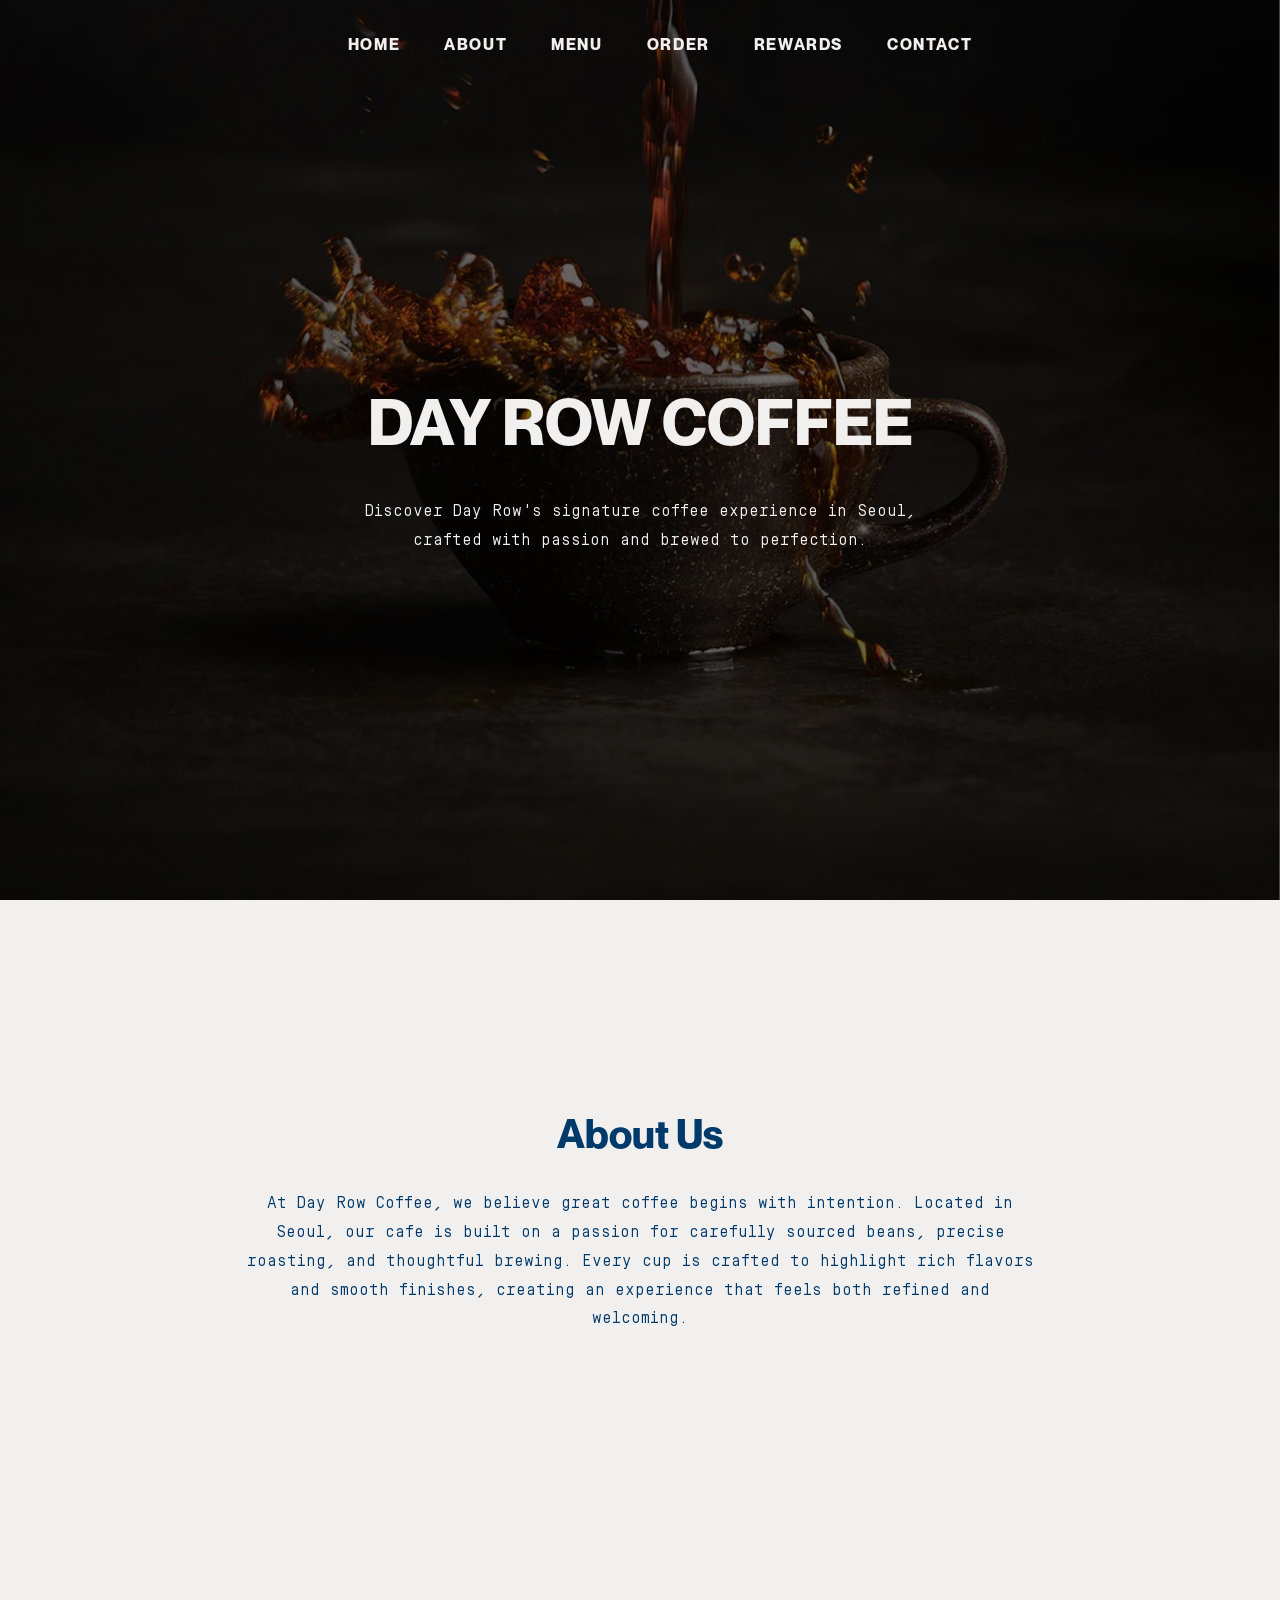
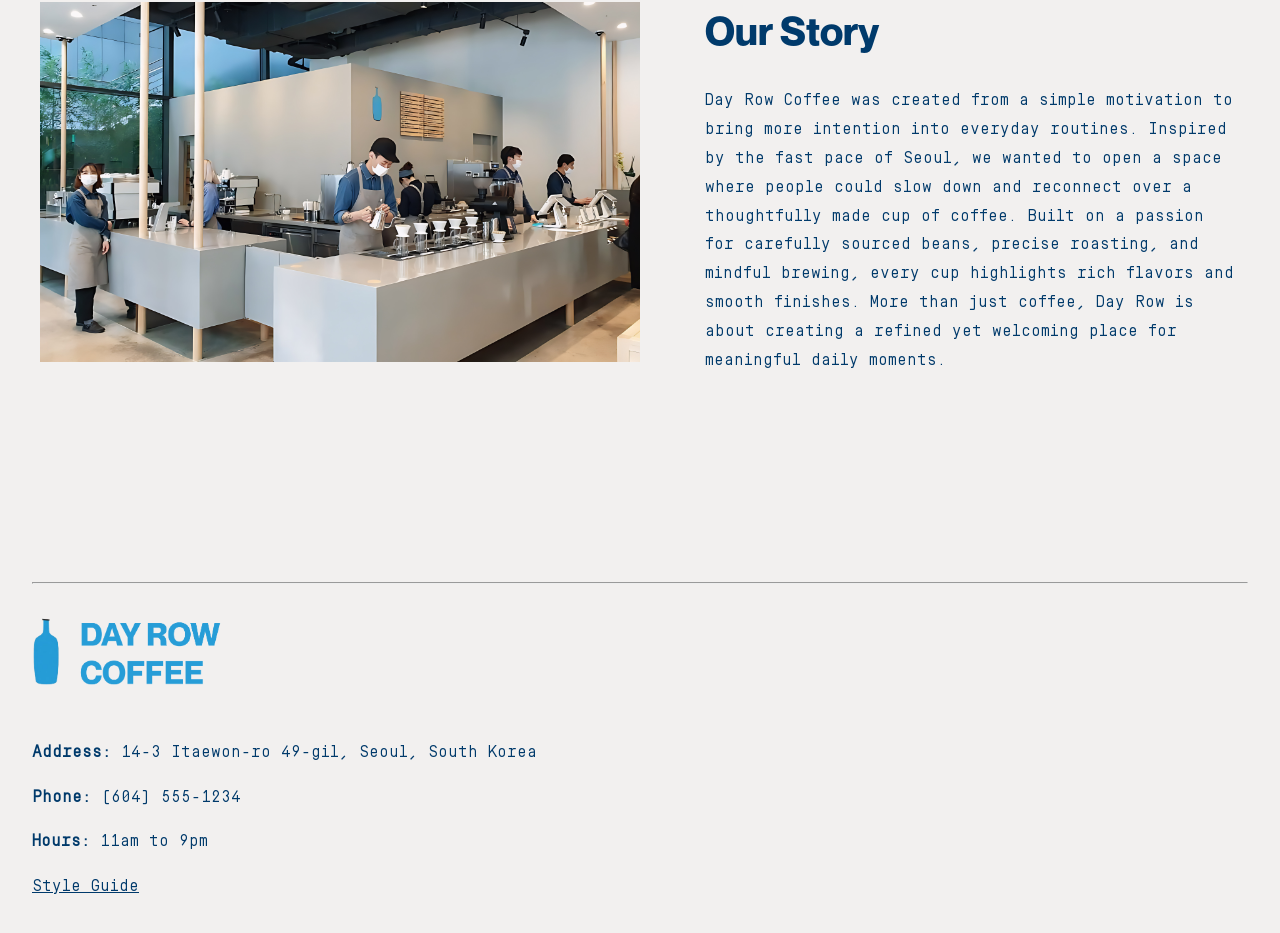
==== index.html @ 2d46f0b2 "rewards and menu page" ====
<!doctype html>
<html lang="en">
  <head>
    <meta charset="UTF-8" />
    <meta name="viewport" content="width=device-width, initial-scale=1.0" />
    <title>DAY ROW</title>
    <link rel="icon" type="image/png" href="img/icon.jpg" />
    <link href="css/home.css" rel="stylesheet" />
    <link href="css/fonts.css" rel="stylesheet" />
  </head>
  <body>
    <header>
      <nav class="navbar">
        <ul>
          <li><a href="index.html">HOME</a></li>
          <li><a href="#about">ABOUT</a></li>
          <li><a href="menu.html">MENU</a></li>
          <li><a href="order.html">ORDER</a></li>
          <li><a href="rewards.html">REWARDS</a></li>
          <li><a href="#footer">CONTACT</a></li>
        </ul>
      </nav>
    </header>

    <section class="hero">
      <div class="hero-text">
        <h1>DAY ROW COFFEE</h1>
        <p>
          Discover Day Row's signature coffee experience in Seoul, crafted with
          passion and brewed to perfection.
        </p>
      </div>
    </section>
    <main>
      <section id="about">
        <h1>About Us</h1>
        <p>
          At Day Row Coffee, we believe great coffee begins with intention. 
          Located in Seoul, our cafe is built on a passion for carefully sourced beans, precise roasting, and thoughtful brewing. 
          Every cup is crafted to highlight rich flavors and smooth finishes, creating an experience that feels both refined and welcoming.
        </p>
      </section>
      
      <section id="story">
        <div class="story-container">
          <div id="story-image">
          <img src="img/cafeinterior.jpg" alt="a photography of day row coffee interior deisgn" class="cafe-img">
          </div>

          <div id="story-para">
          <h1>Our Story</h1>
          <p>
            Day Row Coffee was created from a simple motivation to bring more intention into everyday routines. 
            Inspired by the fast pace of Seoul, we wanted to open a space where people could slow down and reconnect over a thoughtfully made cup of coffee. 
            Built on a passion for carefully sourced beans, precise roasting, and mindful brewing, every cup highlights rich flavors and smooth finishes. 
            More than just coffee, Day Row is about creating a refined yet welcoming place for meaningful daily moments.
          </p>
          </div>
        </div>
      </section>
    </main>

    <footer id="footer">
      <div class="footer-container">
        <hr/>
        <section id="logo">
          <div id="logo-container">
            <img src="img/logo.png" class="drc-logo">
          </div>
        </section>
        <p>
          <strong>Address:</strong> 14-3 Itaewon-ro 49-gil, Seoul, South Korea
        </p>
        <p><strong>Phone:</strong> (604) 555-1234</p>
        <p><strong>Hours:</strong> 11am to 9pm</p>
        <a href="style.html">
          <p>Style Guide</p>
        </a>
      </div>
    </footer>
  </body>
</html>
---- css/home.css ----
body {
  margin: 0;
  background-color: #f2f0ef;
}

header {
  position: absolute;
  top: 0;
  left: 0;
  width: 100%;
  z-index: 9999;
}

p {
  font-family: 'Simplon Mono', sans-serif;
  color: #003A6B;
  line-height: 1.8;
}

h1, h2 {
  color: #003A6B;
  font-family: "NeueMontreal", sans-serif;
}

/*navbar*/
.navbar {
  display: flex;
  align-items: center;
  justify-content: center;
  padding-left: 10%;
  padding-right: 10%;
  padding-top: 0.5rem;
}

.navbar ul li {
  list-style-type: none;
  display: inline-block;
  padding: 10px 20px;
}

.navbar ul li a {
  position: relative;
  color: #f2f0ef;
  font-family: "NeueMontreal", sans-serif;
  font-style: normal;
  font-weight: bold;
  text-decoration: none;
  font-size: 1rem;
  letter-spacing: 0.1em;
}

.navbar ul li a::after {
  content: "";
  position: absolute;
  left: 0;
  bottom: -4px;
  width: 100%;
  height: 2px;
  background-color: #003a6b;
  transform: scaleX(0);
  transform-origin: left;
  transition: transform 0.5s ease;
}

.navbar ul li a:hover {
  color: #003a6b;
}

.navbar ul li a:hover::after {
  transform: scaleX(1);
}

/*hero*/
.hero {
  width: auto;
  min-height: 100vh;
  display: flex;
  position: relative;
  background-image:
    linear-gradient(rgba(0, 0, 0, 0.55), rgba(0, 0, 0, 0.55)),
    url("../img/hero.png");
  background-size: cover;
  background-position: center;
  background-repeat: no-repeat;
}

.hero-img {
  position: absolute;
  inset: 0;
  width: 100vh;
  height: 100vh;
  object-fit: cover;
}

.hero-text {
  position: absolute;
  top: 50%;
  left: 50%;
  transform: translate(-50%, -50%);
  z-index: 2;
  display: flex;
  flex-direction: column;
  justify-content: center;
  align-items: center;
  text-align: center;
}

.hero-text h1 {
  font-family: 'NeueMontreal', sans-serif;
  color: #f2f0ef;
  font-size: 4rem;
}

.hero-text p {
  font-family: 'Simplon Mono', sans-serif;
  color: #f2f0ef;
  width: 60ch;
  font-size: 1rem;
  margin-top: -1rem;
}

#about {
  max-width: 800px; 
  padding: 2rem 1rem;     
  margin: 9rem auto;     
  text-align: center;         
}

#about h1 {
  font-family: "NeueMontreal", sans-serif;
  font-size: 2.5rem;
  margin-bottom: 2rem;
}

#about p {
  font-family: "Simplon Mono", sans-serif;
  font-size: 1rem;
  line-height: 1.8;
}

#story {
  padding: 3rem 1rem;
}

.story-container {
  display: flex;
  align-items: center;
  justify-content: space-between;
  gap: 1.5rem;
  max-width: 1200px;
  margin: 0 auto;

  flex-wrap: wrap; 
}

#story-image {
  flex: 1.2; 
}

.cafe-img {
  width: 600px;
  height: 100%; 
  object-fit: cover;    
  object-position: top;
  display: block;
}

#story-para {
  flex: 1;
}

#story-para h1 {
  font-size: 2.5rem;
  margin-bottom: 2rem;
}

#story-para p {
  line-height: 1.8;
  font-size: 1rem;
}

/*footer*/
footer {
  margin-top: 9rem;
}

.footer-container {
  margin: 0 auto;
  margin: 2rem 2rem;
}

#logo-container {
  text-align: start; 
  margin-bottom: 2rem;
  margin-left: -2rem;
}

.drc-logo {
  width: 250px;      
  height: auto; 
  display:block     
}

.footer-container a,
.footer-container a:visited,
.footer-container a:active,
.footer-container a:focus {
  color: #003A6B;
  text-decoration: underline;
}
---- css/fonts.css ----
/* I have picked Neue Montreal Font for Headings and Simplon Mono for paragraph fonts for now */
@font-face {
    font-family: "NeueMontreal";
    font-weight: normal;
	font-style: normal;
    src: url(../fonts/NeueMontreal-Regular.otf) format('truetype');
}

@font-face {
    font-family: "NeueMontreal";
    font-weight: bold;
	font-style: normal;
    src: url(../fonts/NeueMontreal-Bold.otf) format('truetype');
}

@font-face {
    font-family: "NeueMontreal";
    font-weight: normal;
	font-style: italic;
    src: url(../fonts/NeueMontreal-Italic.otf) format('truetype');
}

@font-face {
    font-family: "NeueMontreal";
    font-weight: bold;
	font-style: italic;
    src: url(../fonts/NeueMontreal-BoldItalic.otf) format('truetype');
}

@font-face {
    font-family: "NeueMontreal";
    font-weight: 300;
	font-style: normal;
    src: url(../fonts/NeueMontreal-Light.otf) format('truetype');
}

@font-face {
    font-family: "Simplon Mono";
    font-weight: normal;
	font-style: normal;
    src: url(../fonts/Simplon\ Mono.ttf) format('truetype');
}
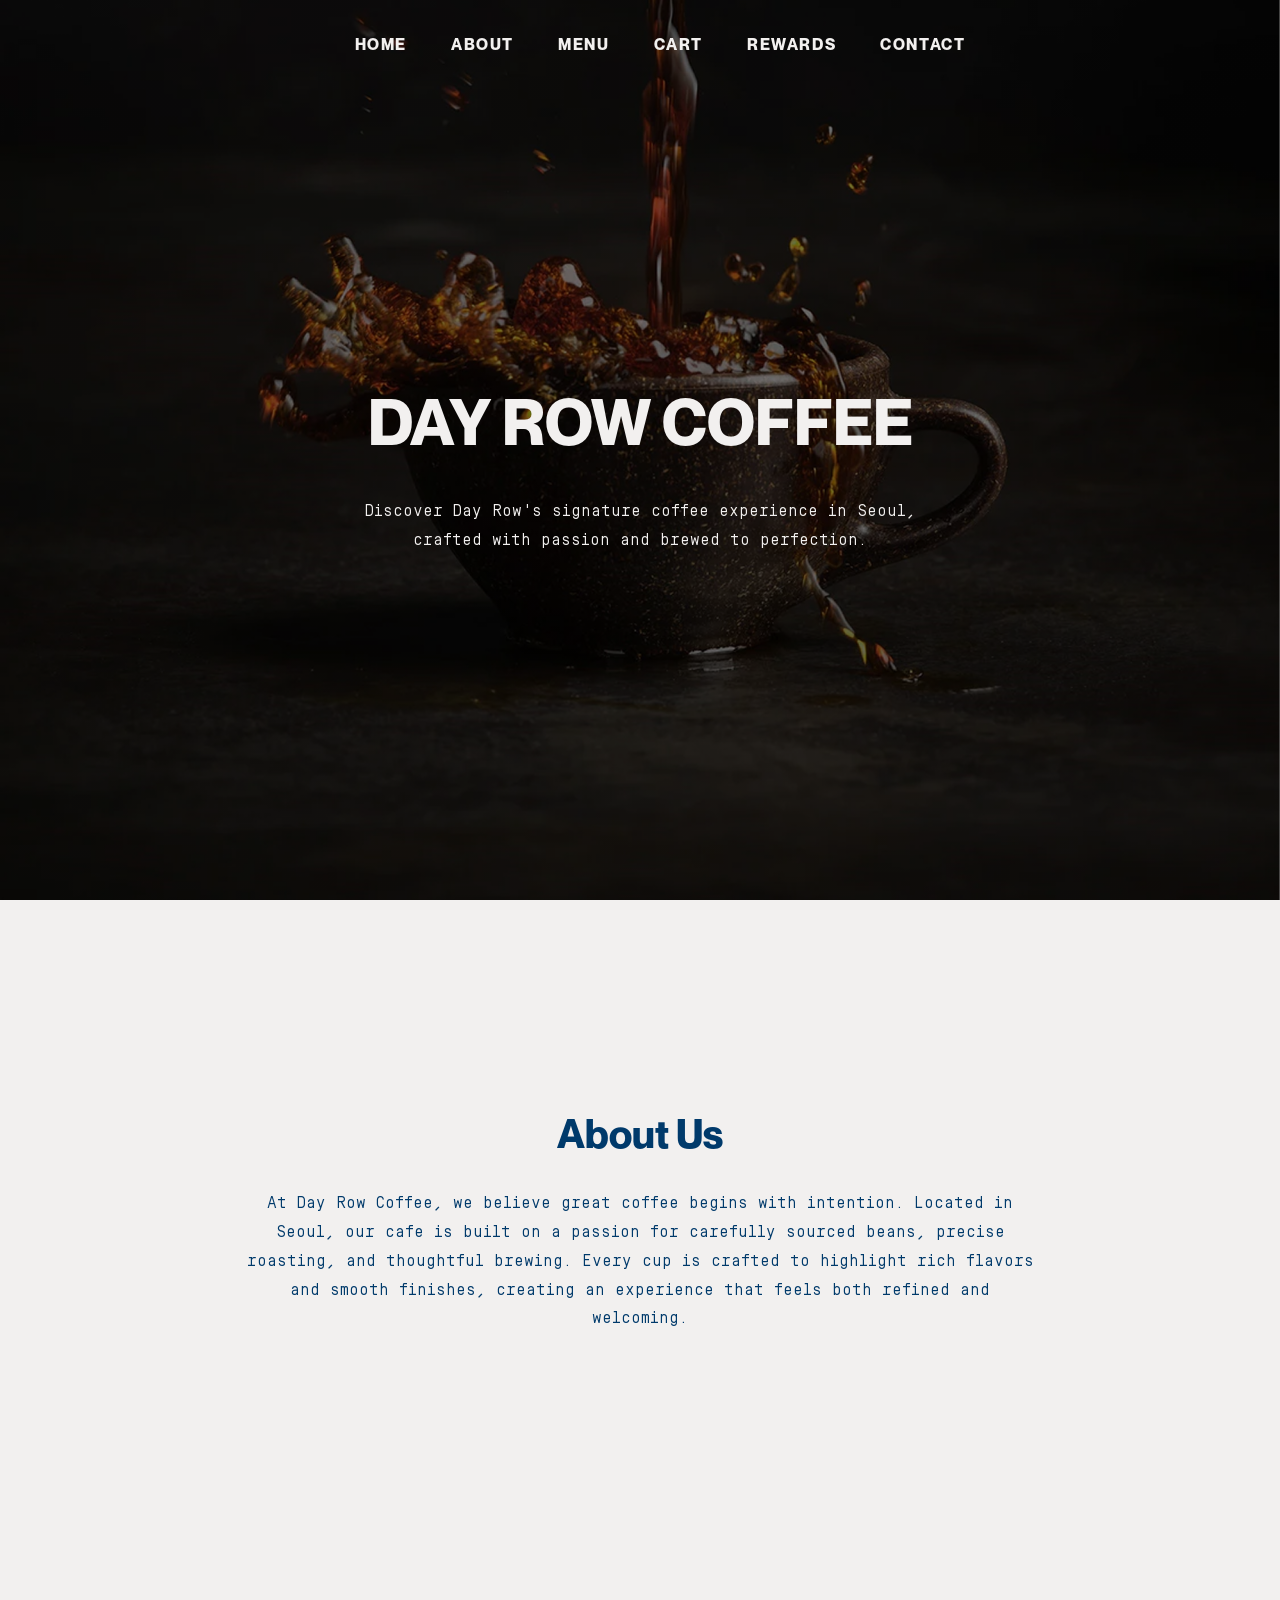
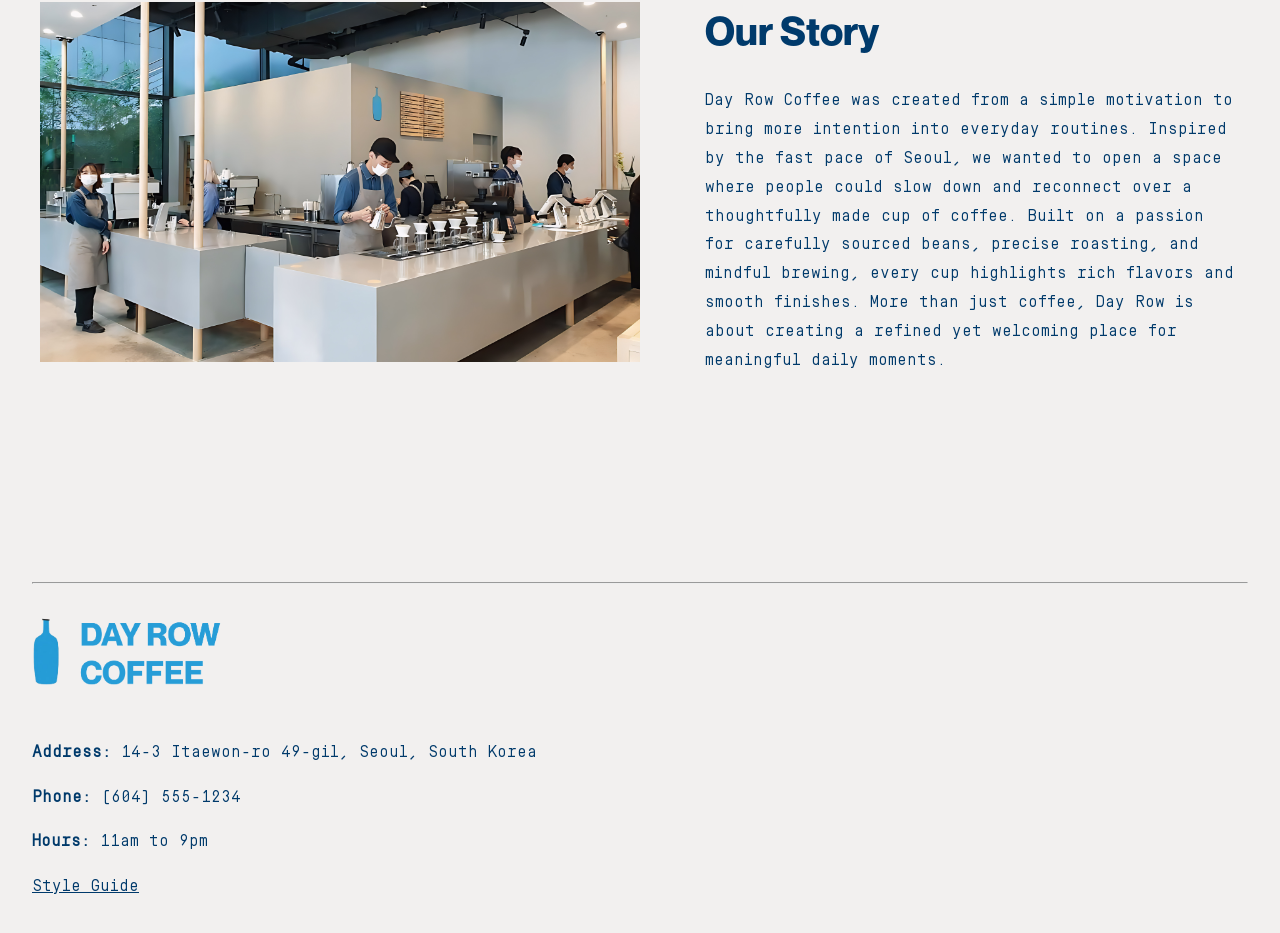
==== commit 1a5da866: "Merge branch 'main' of https://github.com/jswnm/p02" ====
--- a/index.html
+++ b/index.html
@@ -15,7 +15,7 @@
           <li><a href="index.html">HOME</a></li>
           <li><a href="#about">ABOUT</a></li>
           <li><a href="menu.html">MENU</a></li>
-          <li><a href="order.html">ORDER</a></li>
+          <li><a href="checkout.html">CART</a></li>
           <li><a href="rewards.html">REWARDS</a></li>
           <li><a href="#footer">CONTACT</a></li>
         </ul>
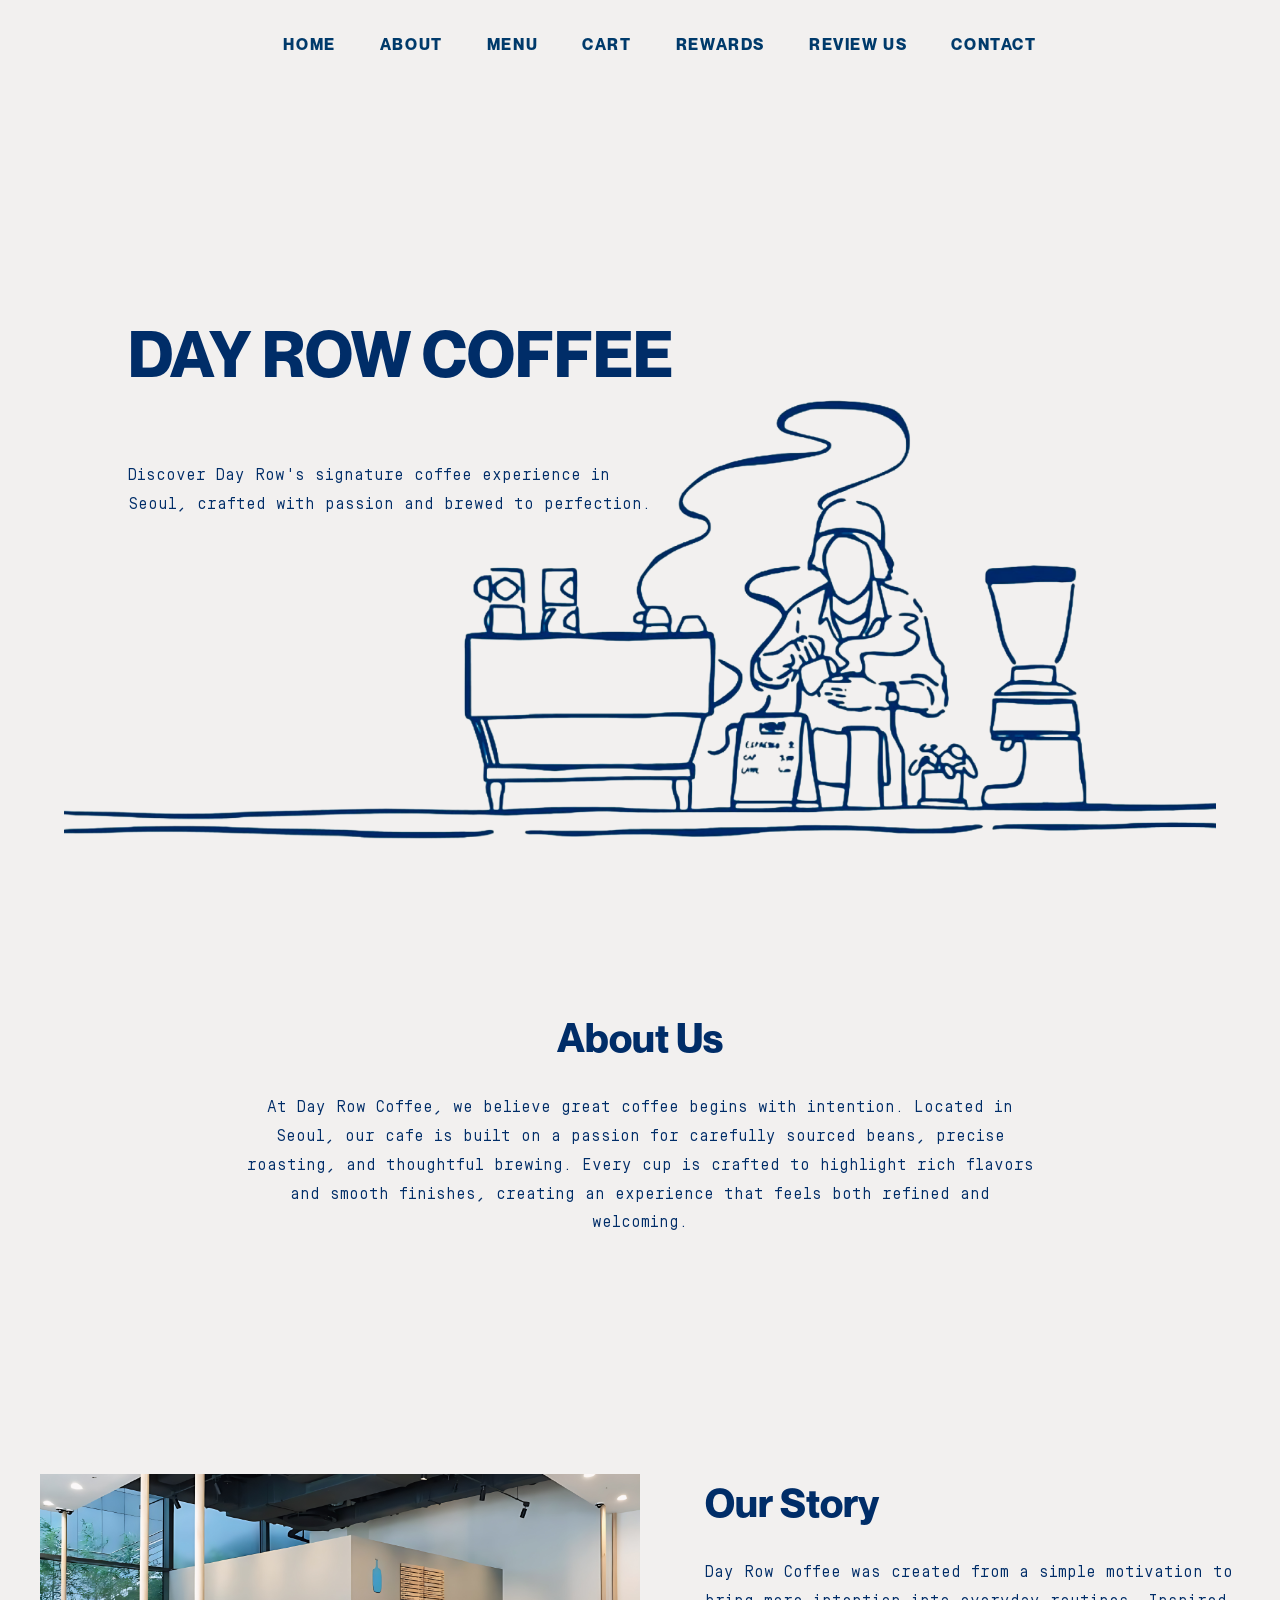
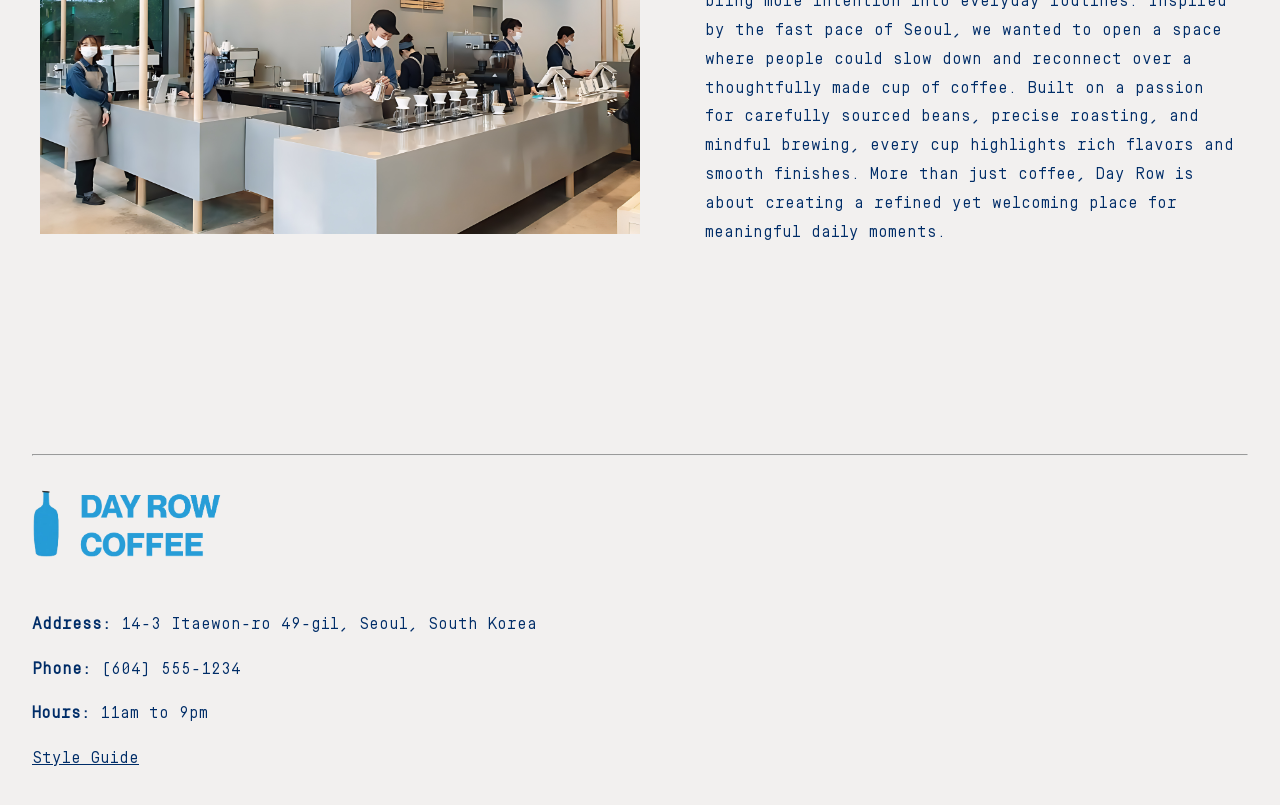
==== commit e7445621: "new review page" ====
--- a/index.html
+++ b/index.html
@@ -17,6 +17,7 @@
           <li><a href="menu.html">MENU</a></li>
           <li><a href="checkout.html">CART</a></li>
           <li><a href="rewards.html">REWARDS</a></li>
+          <li><a href="review.html">REVIEW US</a></li>
           <li><a href="#footer">CONTACT</a></li>
         </ul>
       </nav>
--- a/css/home.css
+++ b/css/home.css
@@ -13,12 +13,12 @@
 
 p {
   font-family: 'Simplon Mono', sans-serif;
-  color: #003A6B;
+  color: #002D68;
   line-height: 1.8;
 }
 
 h1, h2 {
-  color: #003A6B;
+  color: #002D68;
   font-family: "NeueMontreal", sans-serif;
 }
 
@@ -40,7 +40,7 @@
 
 .navbar ul li a {
   position: relative;
-  color: #f2f0ef;
+  color: #003a6b;
   font-family: "NeueMontreal", sans-serif;
   font-style: normal;
   font-weight: bold;
@@ -56,14 +56,14 @@
   bottom: -4px;
   width: 100%;
   height: 2px;
-  background-color: #003a6b;
+  background-color: #000000;
   transform: scaleX(0);
   transform-origin: left;
   transition: transform 0.5s ease;
 }
 
 .navbar ul li a:hover {
-  color: #003a6b;
+  color: #000000;
 }
 
 .navbar ul li a:hover::after {
@@ -76,12 +76,12 @@
   min-height: 100vh;
   display: flex;
   position: relative;
-  background-image:
-    linear-gradient(rgba(0, 0, 0, 0.55), rgba(0, 0, 0, 0.55)),
-    url("../img/hero.png");
+  background-image: url("../img/newhero.png");
   background-size: cover;
   background-position: center;
   background-repeat: no-repeat;
+  background-size: 90%;
+  margin-top: 8rem;
 }
 
 .hero-img {
@@ -94,36 +94,34 @@
 
 .hero-text {
   position: absolute;
-  top: 50%;
-  left: 50%;
-  transform: translate(-50%, -50%);
+  top: 30%;
+  left: 10%;                 /* controls how far from left edge */
+  transform: translateY(-50%); /* keep it vertically centered */
   z-index: 2;
+
   display: flex;
   flex-direction: column;
-  justify-content: center;
-  align-items: center;
-  text-align: center;
+  align-items: flex-start;    /* align text to left */
+  text-align: left;           /* left text alignment */
 }
 
 .hero-text h1 {
   font-family: 'NeueMontreal', sans-serif;
-  color: #f2f0ef;
+  color: #002D68;
   font-size: 4rem;
 }
 
 .hero-text p {
-  font-family: 'Simplon Mono', sans-serif;
-  color: #f2f0ef;
-  width: 60ch;
-  font-size: 1rem;
-  margin-top: -1rem;
+  width: min(55ch, 90vw);     
 }
 
 #about {
   max-width: 800px; 
   padding: 2rem 1rem;     
-  margin: 9rem auto;     
-  text-align: center;         
+  margin: 4rem auto;     
+  text-align: center;     
+  margin-top: -5rem;   
+  margin-bottom: 7rem; 
 }
 
 #about h1 {
@@ -205,7 +203,7 @@
 .footer-container a:visited,
 .footer-container a:active,
 .footer-container a:focus {
-  color: #003A6B;
+  color: #002D68;
   text-decoration: underline;
 }
 
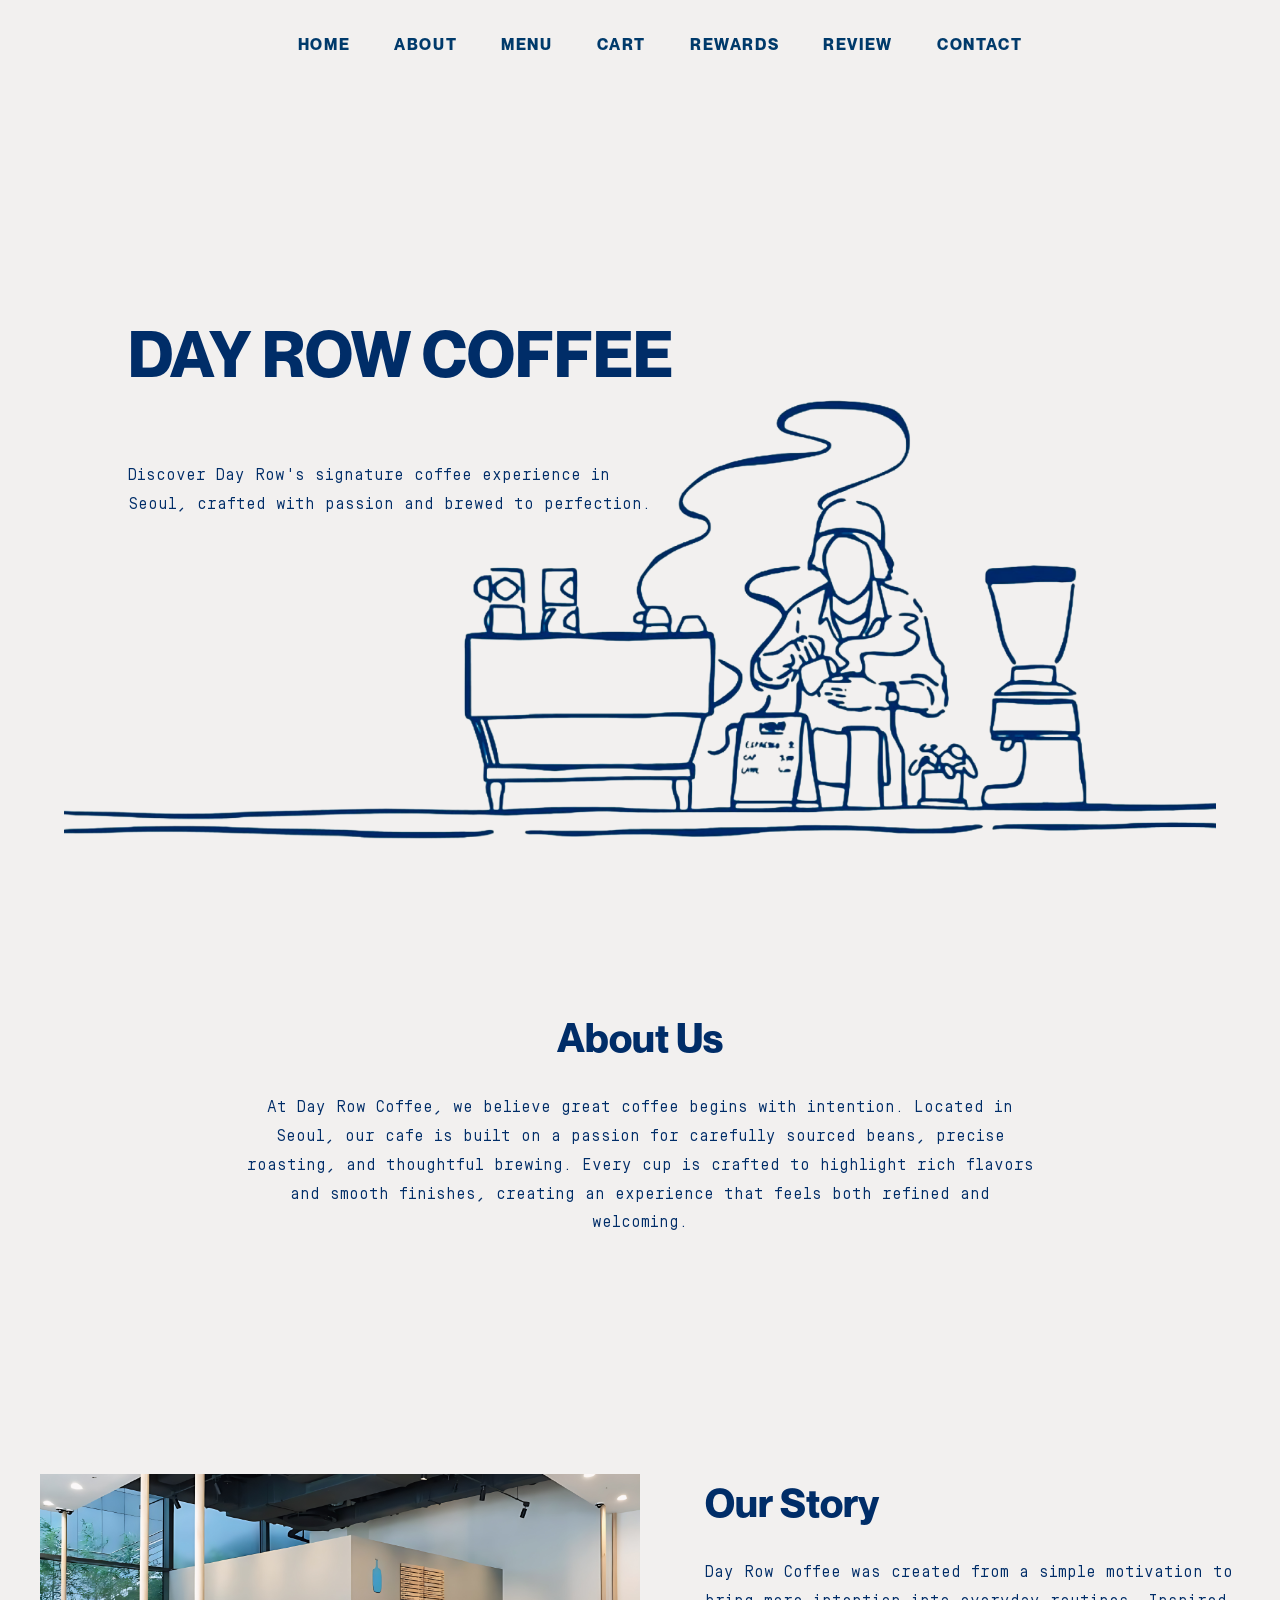
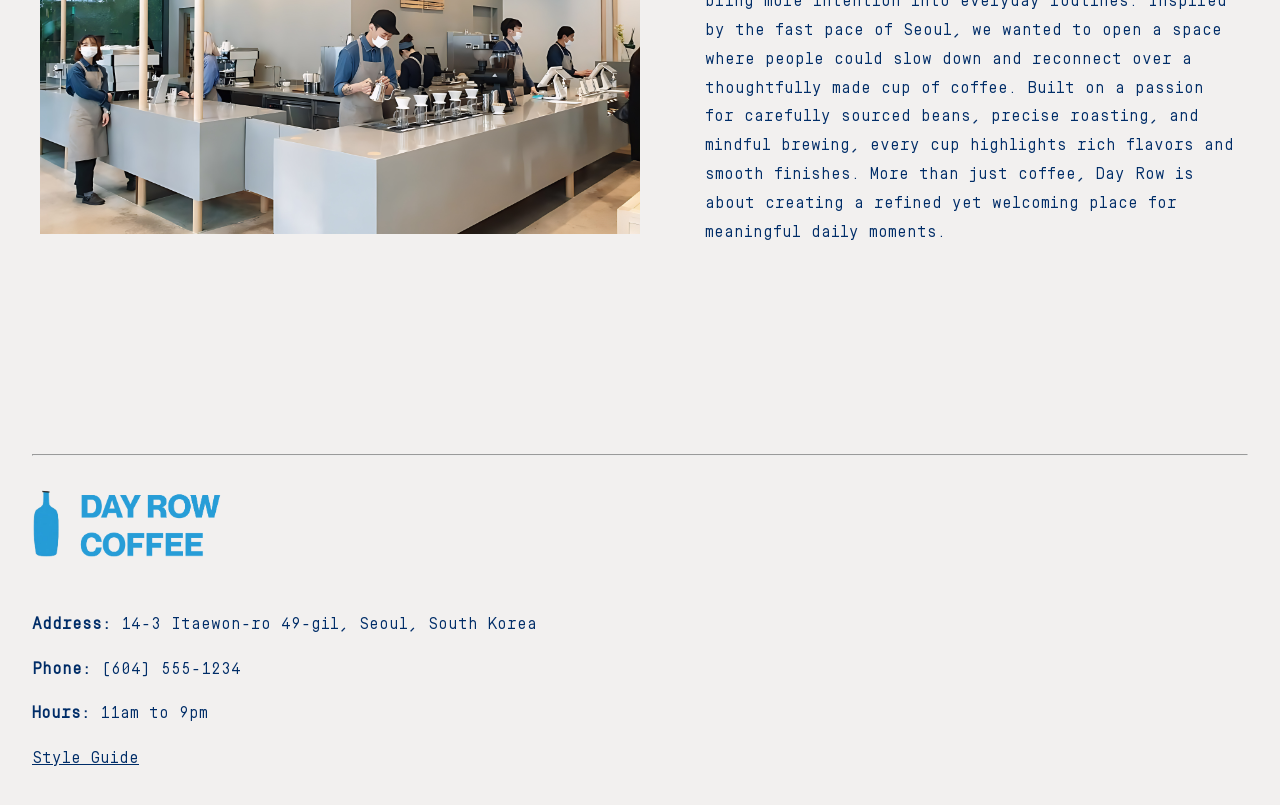
==== commit 18eefa81: "change to navbar" ====
--- a/index.html
+++ b/index.html
@@ -17,7 +17,7 @@
           <li><a href="menu.html">MENU</a></li>
           <li><a href="checkout.html">CART</a></li>
           <li><a href="rewards.html">REWARDS</a></li>
-          <li><a href="review.html">REVIEW US</a></li>
+          <li><a href="review.html">REVIEW</a></li>
           <li><a href="#footer">CONTACT</a></li>
         </ul>
       </nav>
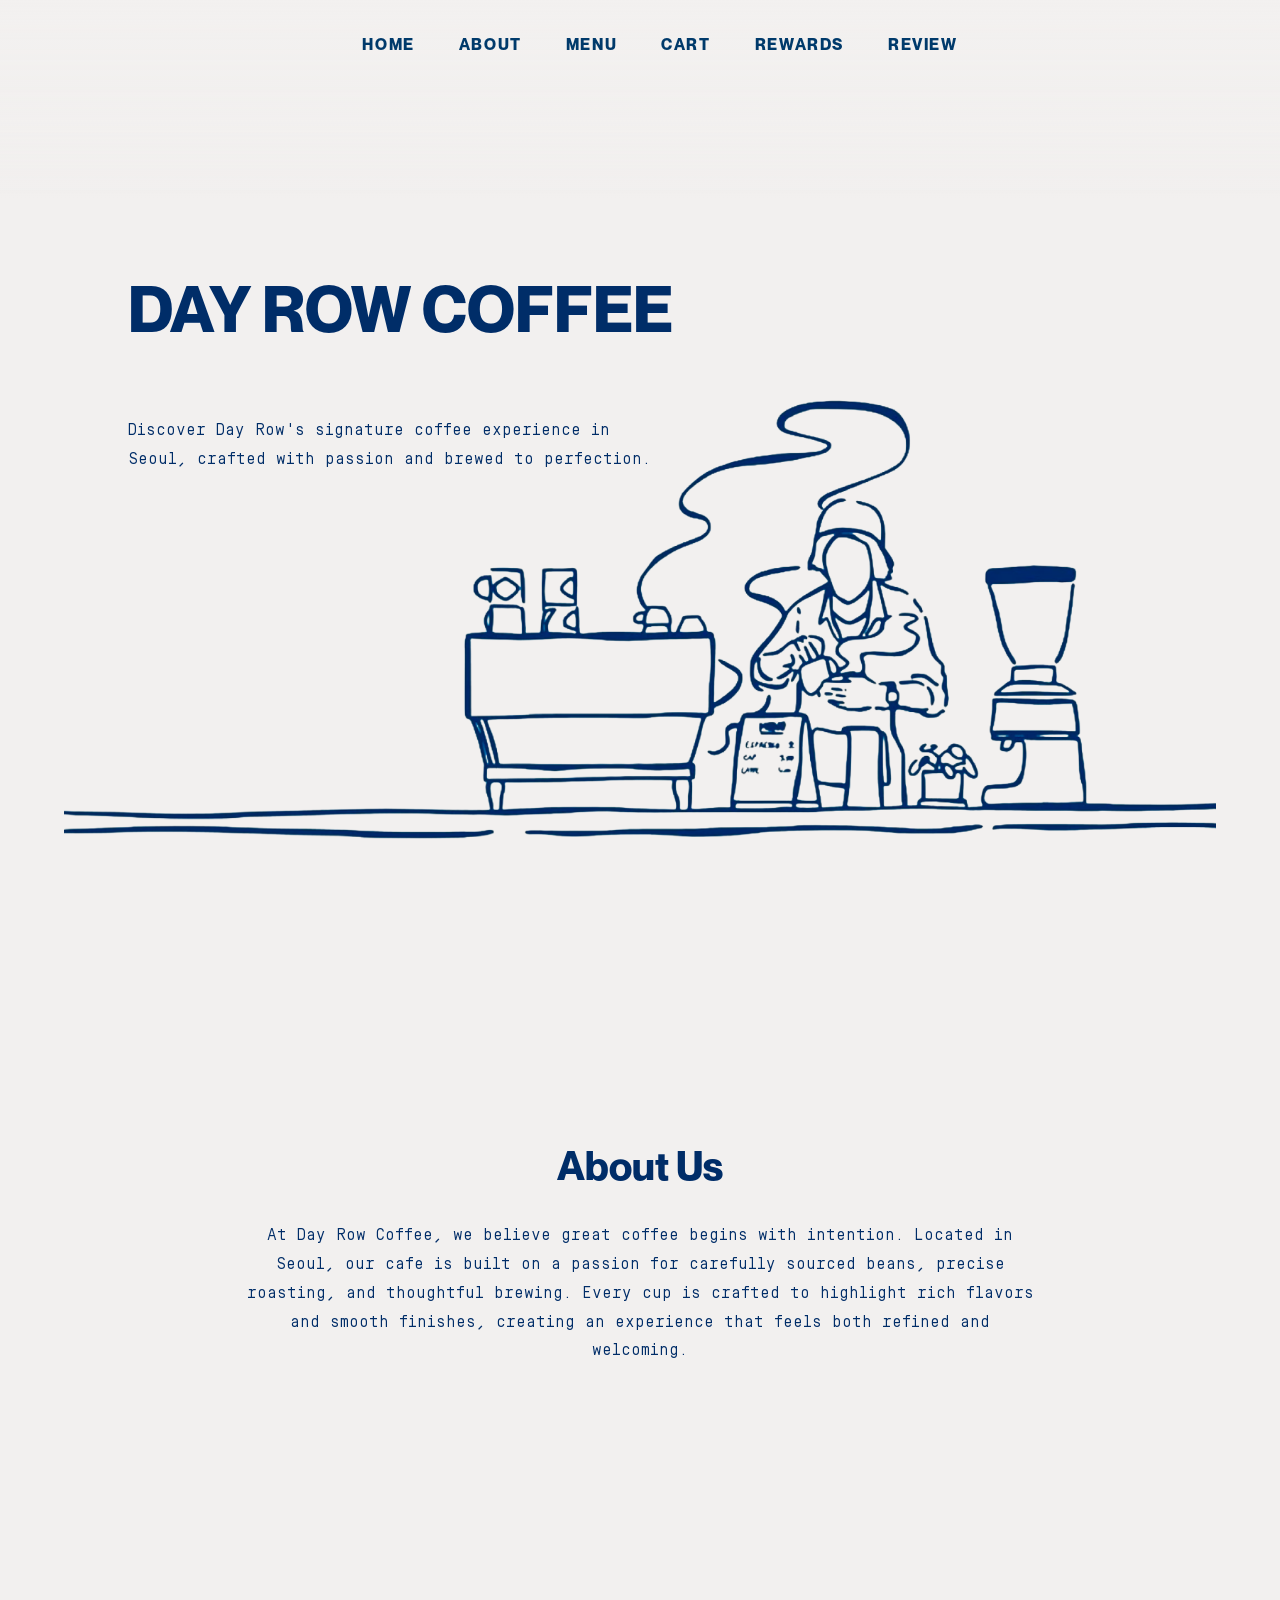
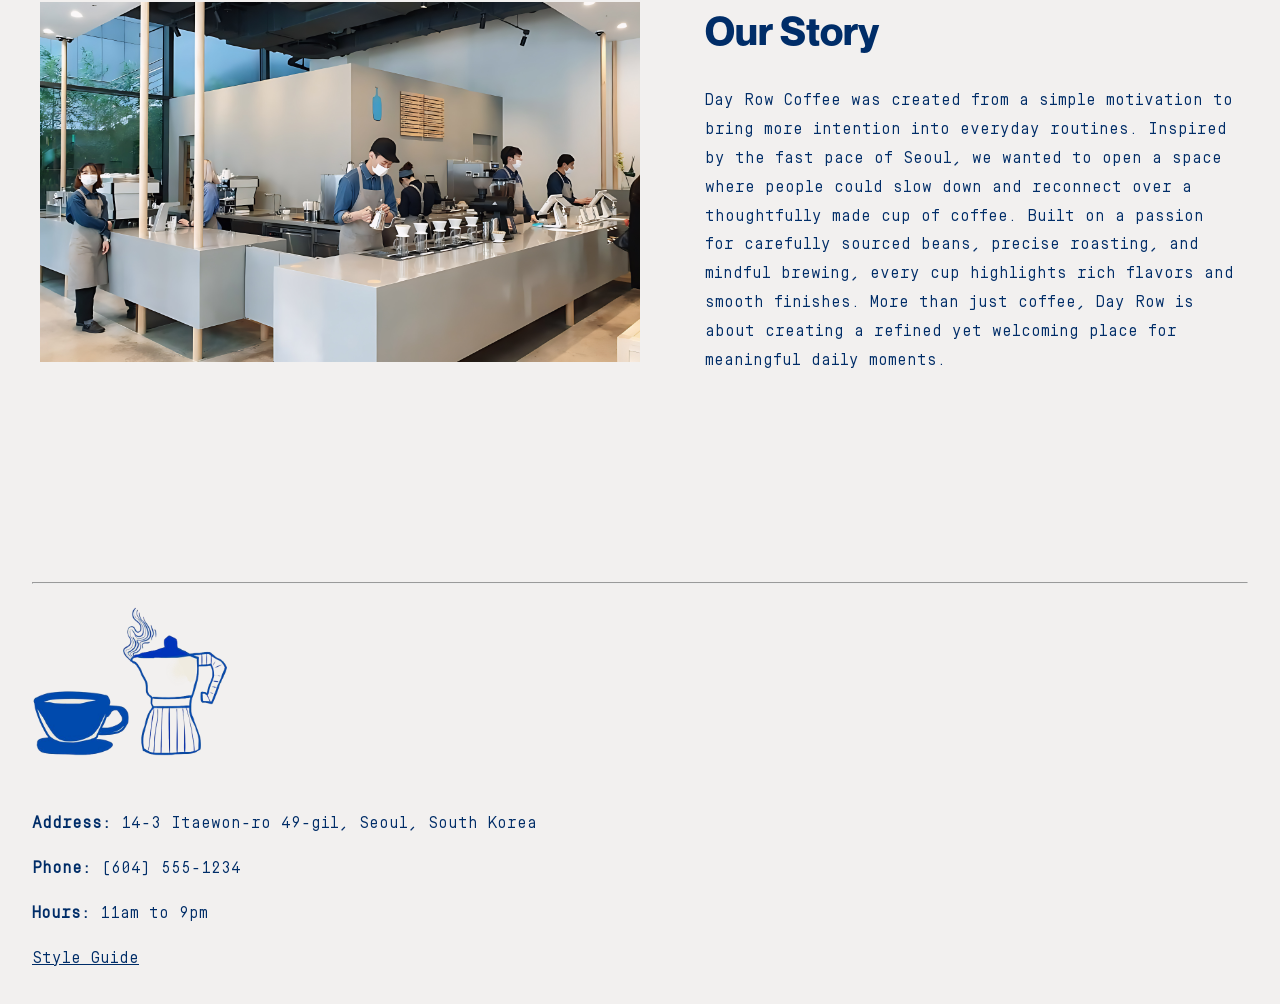
==== commit 67802c67: "changs" ====
--- a/index.html
+++ b/index.html
@@ -18,7 +18,6 @@
           <li><a href="checkout.html">CART</a></li>
           <li><a href="rewards.html">REWARDS</a></li>
           <li><a href="review.html">REVIEW</a></li>
-          <li><a href="#footer">CONTACT</a></li>
         </ul>
       </nav>
     </header>
--- a/css/home.css
+++ b/css/home.css
@@ -4,11 +4,21 @@
 }
 
 header {
-  position: absolute;
+  position: fixed;
   top: 0;
   left: 0;
   width: 100%;
   z-index: 9999;
+  height: 200px;
+  background: linear-gradient(
+    to bottom,
+    rgba(242,240,239,0.98) 0%,
+    rgba(242,240,239,0.92) 20%,
+    rgba(242,240,239,0.75) 40%,
+    rgba(242,240,239,0.45) 65%,
+    rgba(242,240,239,0.18) 85%,
+    rgba(242,240,239,0) 100%
+  );
 }
 
 p {
@@ -94,15 +104,15 @@
 
 .hero-text {
   position: absolute;
-  top: 30%;
-  left: 10%;                 /* controls how far from left edge */
-  transform: translateY(-50%); /* keep it vertically centered */
+  top: 25%;
+  left: 10%;                
+  transform: translateY(-50%); 
   z-index: 2;
 
   display: flex;
   flex-direction: column;
-  align-items: flex-start;    /* align text to left */
-  text-align: left;           /* left text alignment */
+  align-items: flex-start;   
+  text-align: left;           
 }
 
 .hero-text h1 {
@@ -120,7 +130,7 @@
   padding: 2rem 1rem;     
   margin: 4rem auto;     
   text-align: center;     
-  margin-top: -5rem;   
+  margin-top: 3rem;   
   margin-bottom: 7rem; 
 }
 
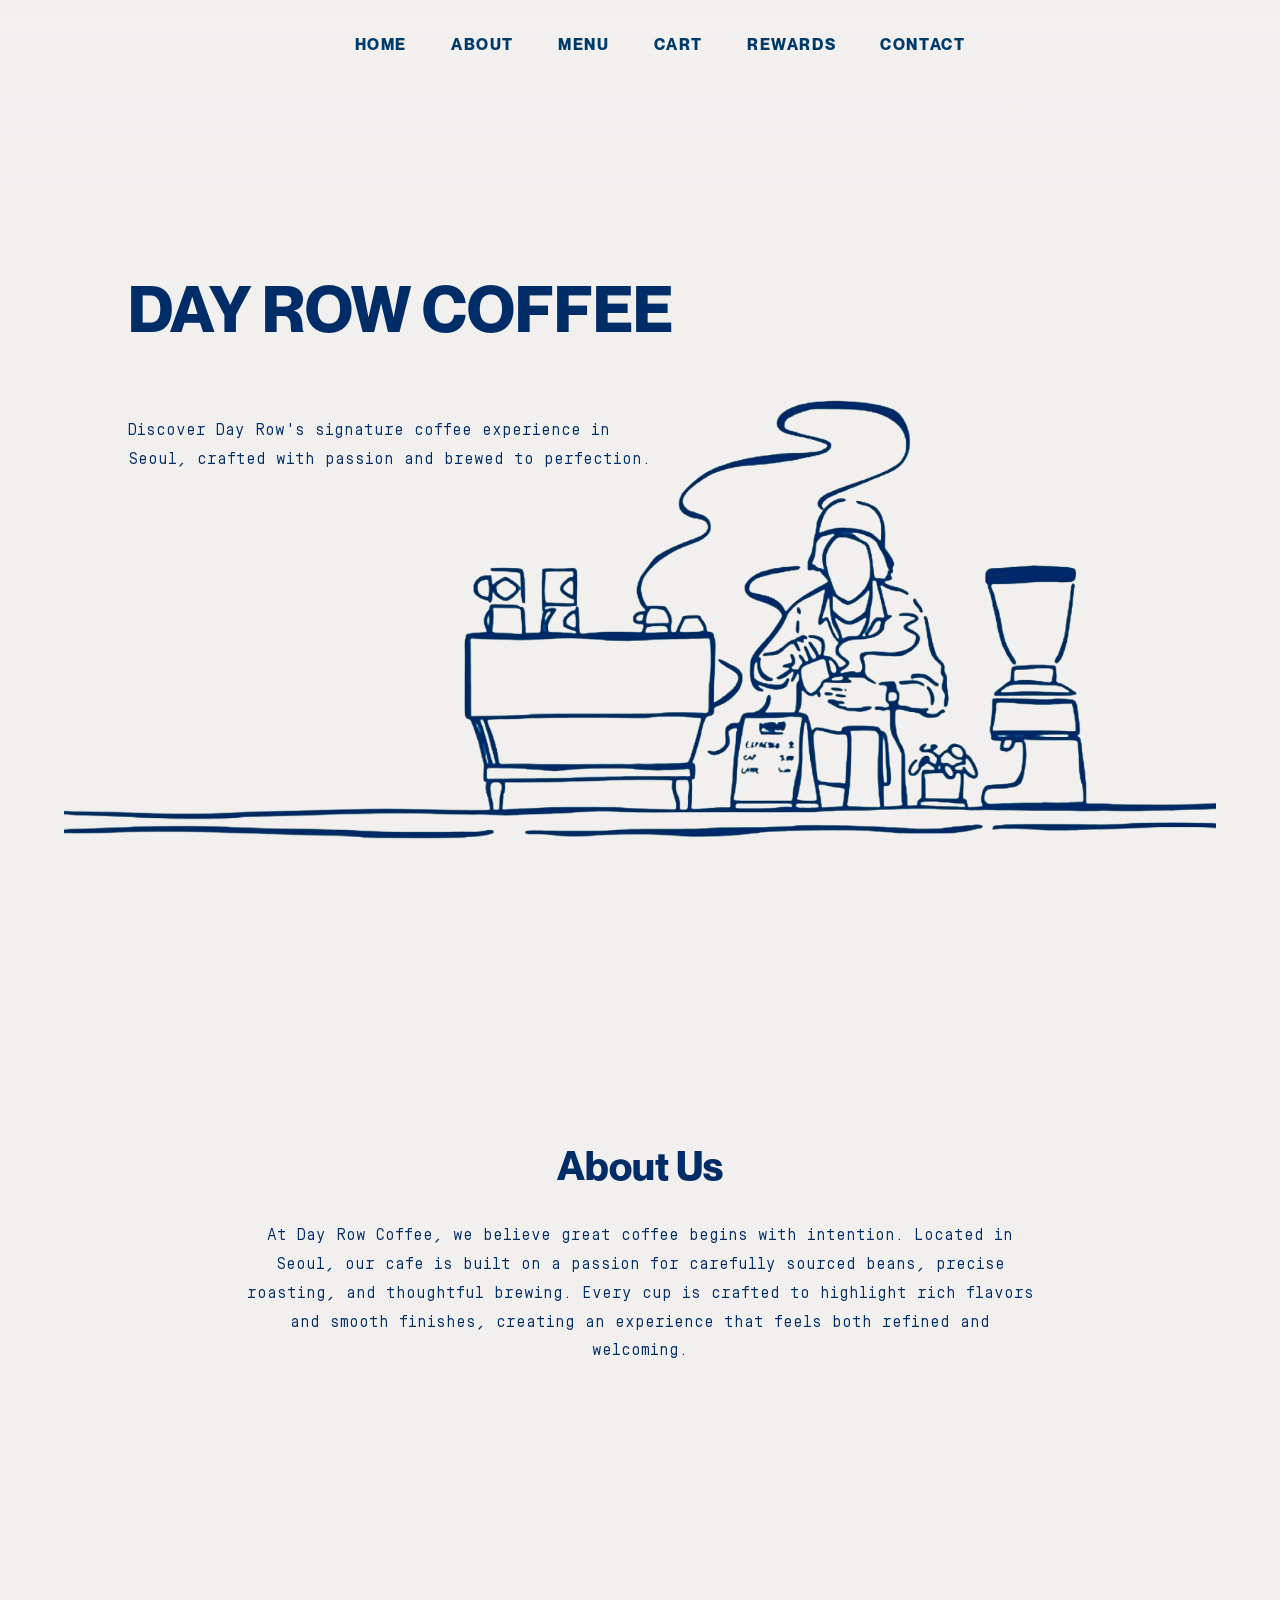
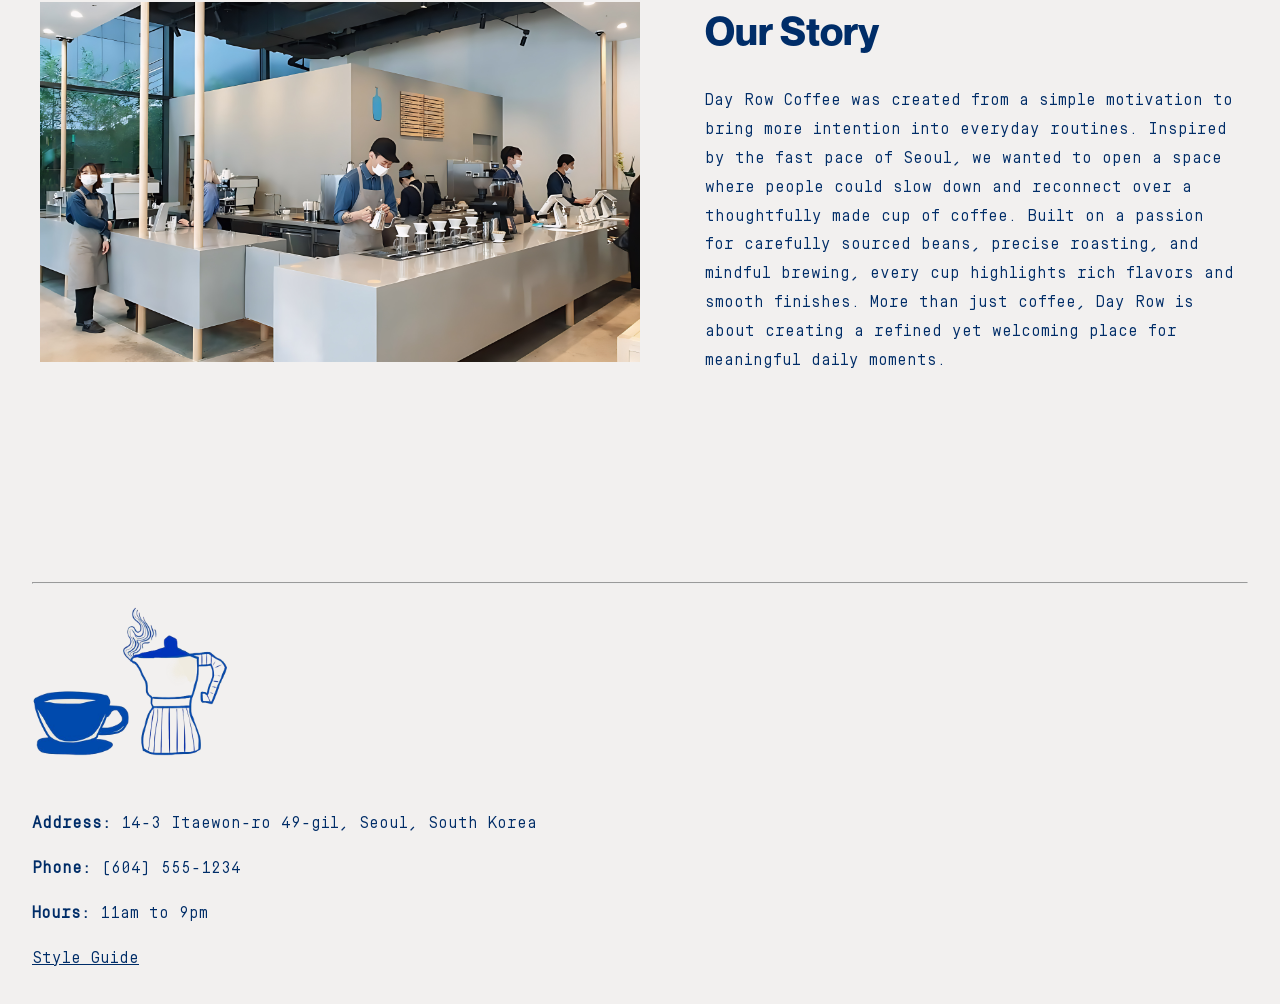
==== commit 3c9a38c4: "updated navbar" ====
--- a/index.html
+++ b/index.html
@@ -17,7 +17,7 @@
           <li><a href="menu.html">MENU</a></li>
           <li><a href="checkout.html">CART</a></li>
           <li><a href="rewards.html">REWARDS</a></li>
-          <li><a href="review.html">REVIEW</a></li>
+          <li><a href="review.html">CONTACT</a></li>
         </ul>
       </nav>
     </header>
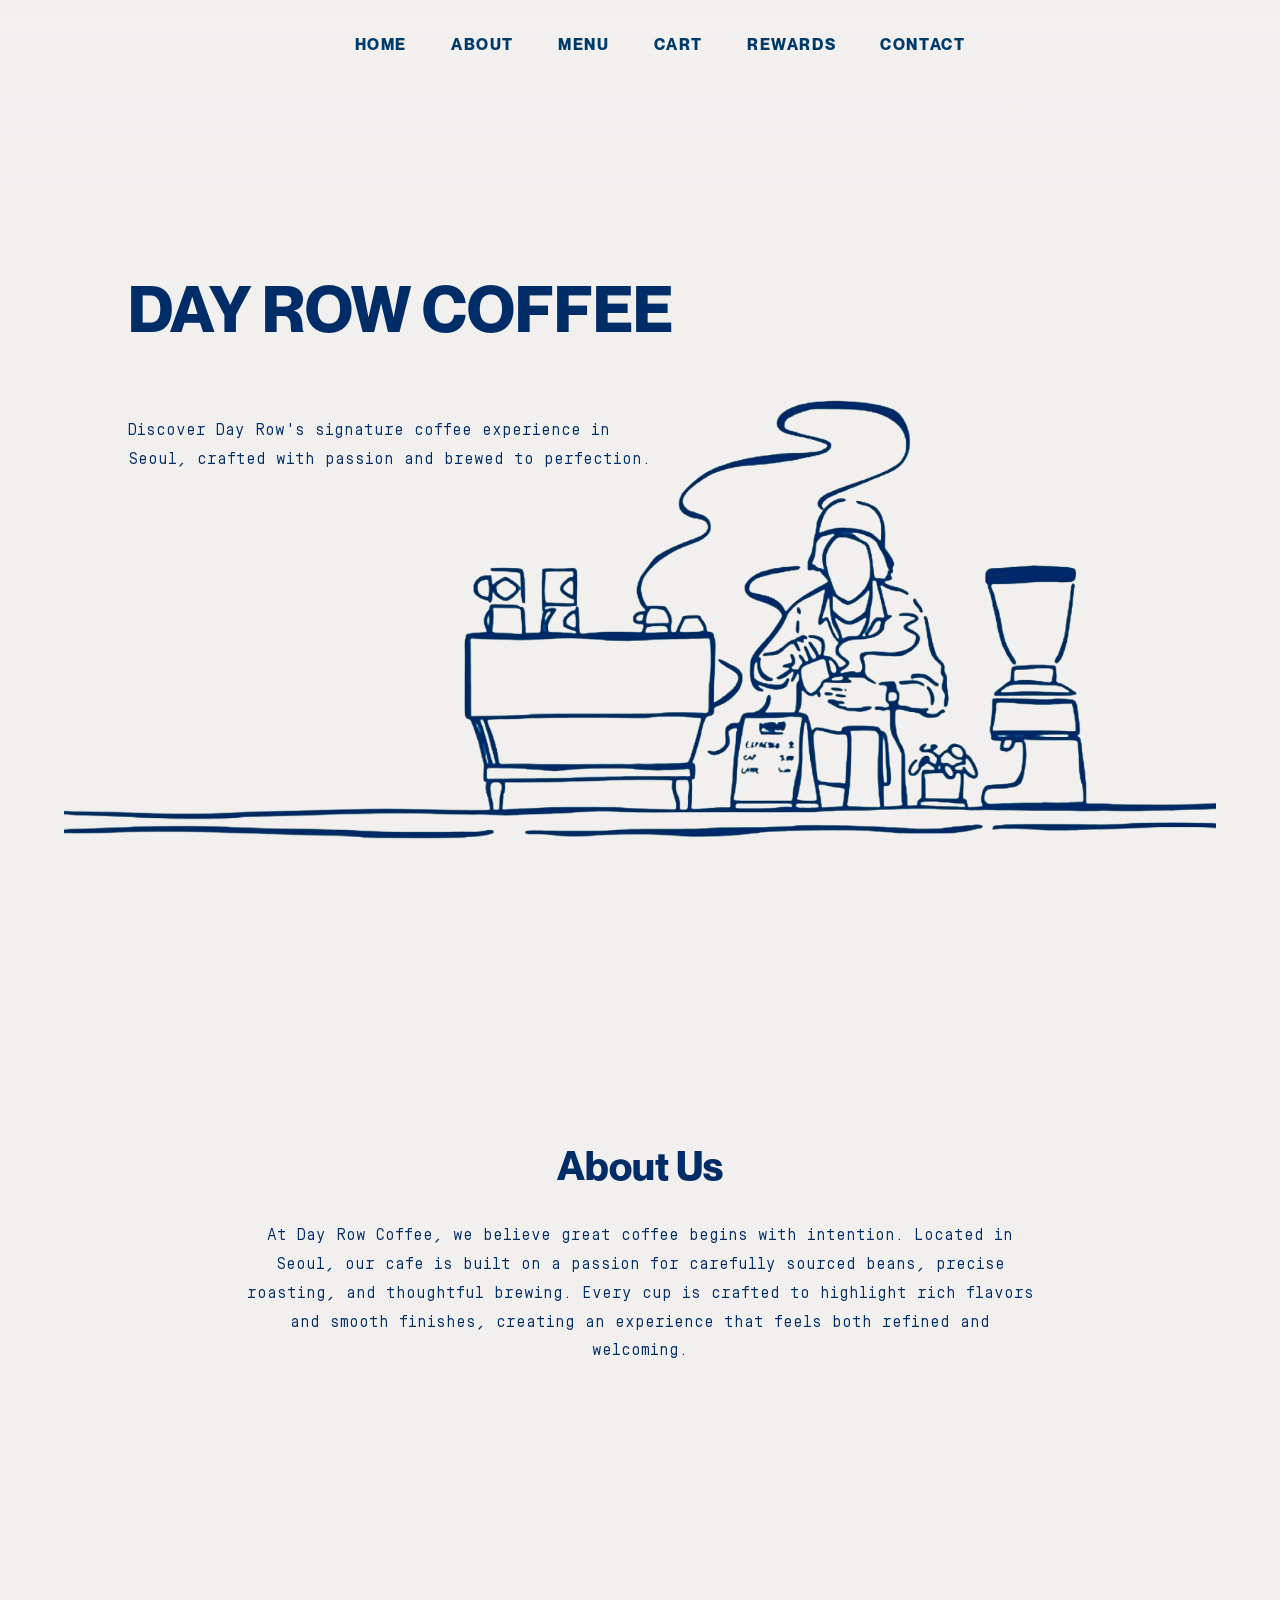
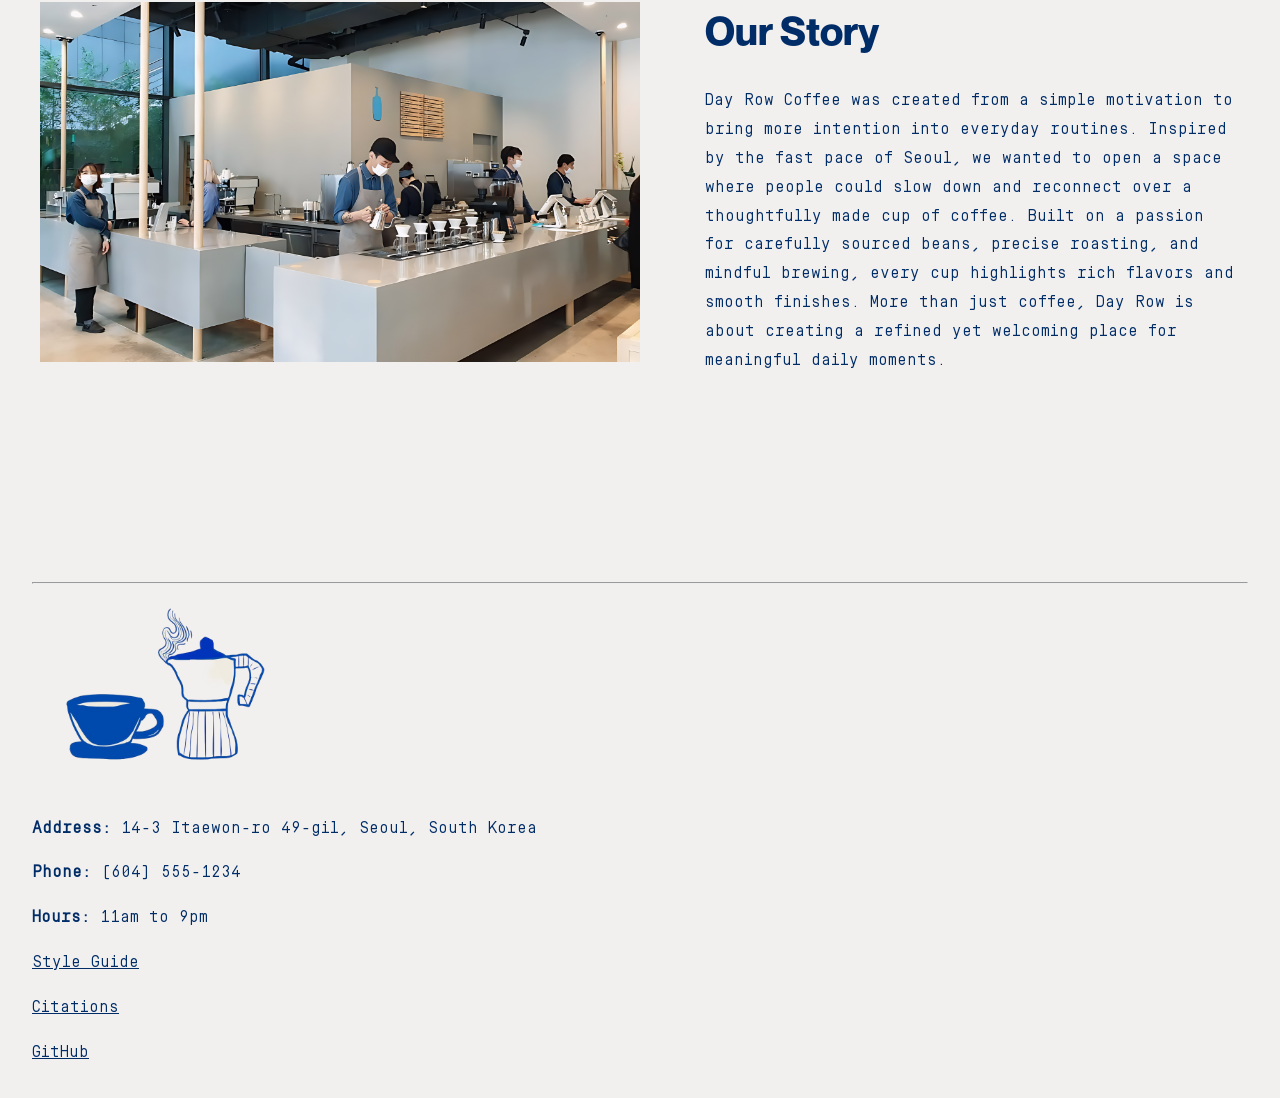
==== commit b6be2b9d: "Jupapi Munanyo Final" ====
--- a/index.html
+++ b/index.html
@@ -76,6 +76,14 @@
         <a href="style.html">
           <p>Style Guide</p>
         </a>
+
+        <a href="style.html#citations">
+          <p>Citations</p>
+        </a>
+
+        <a href="https://github.com/jswnm/p02">
+          <p>GitHub</p>
+        </a>
       </div>
     </footer>
   </body>
--- a/css/home.css
+++ b/css/home.css
@@ -200,11 +200,11 @@
 #logo-container {
   text-align: start; 
   margin-bottom: 2rem;
-  margin-left: -2rem;
+  
 }
 
 .drc-logo {
-  width: 250px;      
+  width: 16rem;      
   height: auto; 
   display:block     
 }
